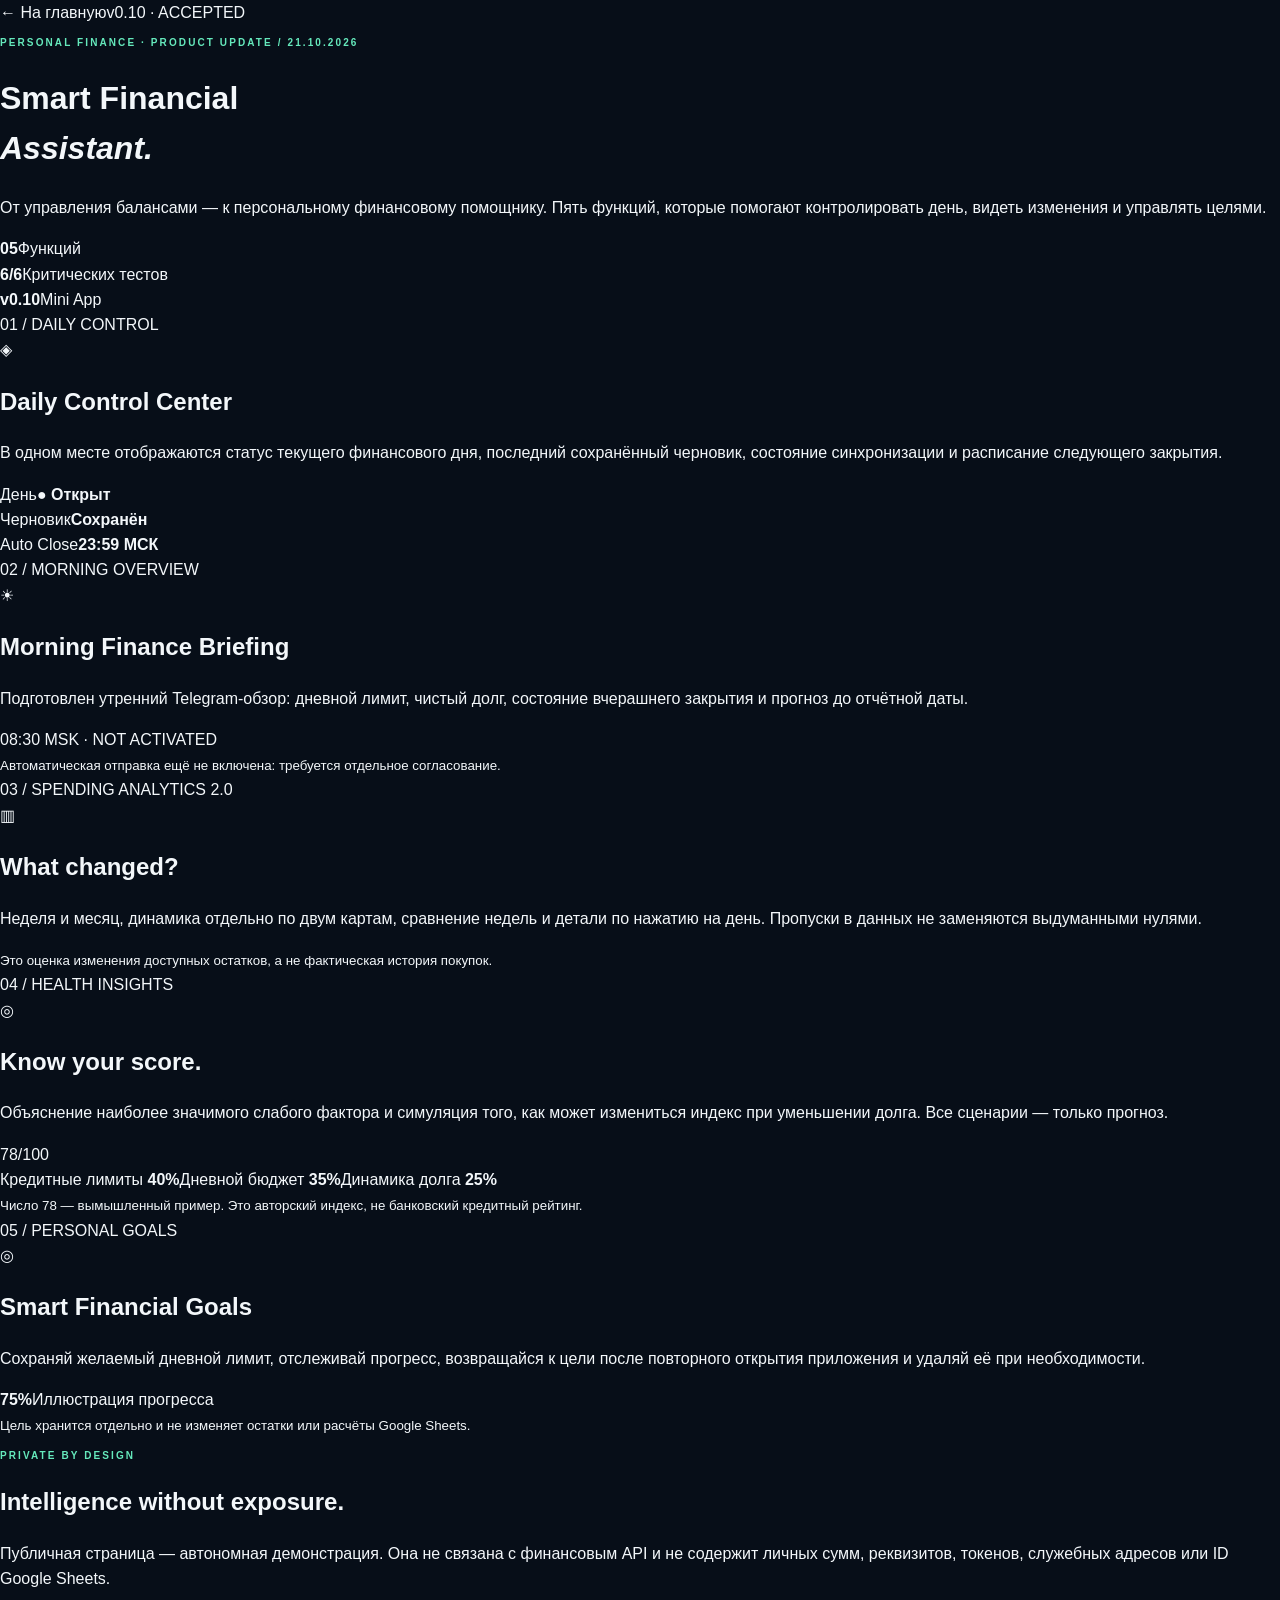
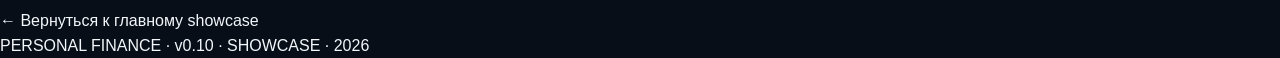
==== v010.html @ ce800e04 "showcase(v0.10): publish polished accepted Smart Financial Assistant release" ====
<!doctype html>
<html lang="ru"><head><meta charset="utf-8"><meta name="viewport" content="width=device-width,initial-scale=1">
<meta name="theme-color" content="#070e18"><meta name="description" content="Personal Finance v0.10 Smart Financial Assistant — обзор пяти новых функций Telegram Mini App">
<title>Personal Finance v0.10 · Smart Financial Assistant</title><link rel="icon" href="assets/favicon.svg" type="image/svg+xml"><link rel="stylesheet" href="styles.css"><link rel="stylesheet" href="release-v010.css"></head><body>
<header class="release-header"><a class="release-back" href="./">← На главную</a><span class="release-pill">v0.10 · ACCEPTED</span></header>
<main class="release-shell"><p class="eyebrow">PERSONAL FINANCE · PRODUCT UPDATE / 21.10.2026</p>
<h1>Smart Financial<br><em>Assistant.</em></h1><p class="release-lead">От управления балансами — к персональному финансовому помощнику. Пять функций, которые помогают контролировать день, видеть изменения и управлять целями.</p>
<div class="release-stats"><div><strong>05</strong><span>Функций</span></div><div><strong>6/6</strong><span>Критических тестов</span></div><div><strong>v0.10</strong><span>Mini App</span></div></div>
<section class="release-grid" aria-label="Возможности версии 0.10">
<article class="release-card"><div class="release-meta">01 / DAILY CONTROL</div><div class="release-icon">◈</div><h2>Daily Control Center</h2><p>В одном месте отображаются статус текущего финансового дня, последний сохранённый черновик, состояние синхронизации и расписание следующего закрытия.</p><div class="release-rows"><div><span>День</span><b>● Открыт</b></div><div><span>Черновик</span><b>Сохранён</b></div><div><span>Auto Close</span><b>23:59 МСК</b></div></div></article>
<article class="release-card"><div class="release-meta">02 / MORNING OVERVIEW</div><div class="release-icon">☀</div><h2>Morning Finance Briefing</h2><p>Подготовлен утренний Telegram-обзор: дневной лимит, чистый долг, состояние вчерашнего закрытия и прогноз до отчётной даты.</p><div class="release-time">08:30 <span>MSK · NOT ACTIVATED</span></div><small>Автоматическая отправка ещё не включена: требуется отдельное согласование.</small></article>
<article class="release-card"><div class="release-meta">03 / SPENDING ANALYTICS 2.0</div><div class="release-icon">▥</div><h2>What changed?</h2><p>Неделя и месяц, динамика отдельно по двум картам, сравнение недель и детали по нажатию на день. Пропуски в данных не заменяются выдуманными нулями.</p><div class="release-bars" aria-label="Иллюстративный график на синтетических данных"><i></i><i></i><i></i><i></i><i></i><i></i><i></i></div><small>Это оценка изменения доступных остатков, а не фактическая история покупок.</small></article>
<article class="release-card"><div class="release-meta">04 / HEALTH INSIGHTS</div><div class="release-icon">◎</div><h2>Know your score.</h2><p>Объяснение наиболее значимого слабого фактора и симуляция того, как может измениться индекс при уменьшении долга. Все сценарии — только прогноз.</p><div class="release-ring-wrap"><div class="release-ring">78<span>/100</span></div><div class="release-mini"><span>Кредитные лимиты <b>40%</b></span><span>Дневной бюджет <b>35%</b></span><span>Динамика долга <b>25%</b></span></div></div><small>Число 78 — вымышленный пример. Это авторский индекс, не банковский кредитный рейтинг.</small></article>
<article class="release-card"><div class="release-meta">05 / PERSONAL GOALS</div><div class="release-icon">◎</div><h2>Smart Financial Goals</h2><p>Сохраняй желаемый дневной лимит, отслеживай прогресс, возвращайся к цели после повторного открытия приложения и удаляй её при необходимости.</p><div class="release-goal"><div><b>75%</b><span>Иллюстрация прогресса</span></div><div class="release-track"><i></i></div></div><small>Цель хранится отдельно и не изменяет остатки или расчёты Google Sheets.</small></article>
</section>
<section class="release-security"><p class="eyebrow">PRIVATE BY DESIGN</p><h2>Intelligence without exposure.</h2><p>Публичная страница — автономная демонстрация. Она не связана с финансовым API и не содержит личных сумм, реквизитов, токенов, служебных адресов или ID Google Sheets.</p></section>
<a class="release-back bottom" href="./">← Вернуться к главному showcase</a>
</main><footer class="release-footer">PERSONAL FINANCE · v0.10 · SHOWCASE · 2026</footer></body></html>
---- styles.css ----
:root{--bg:#070e18;--surface:#101d2b;--line:#294054;--text:#f3f7fa;--muted:#9caec0;--mint:#65e9bc;--gold:#d9c3a0;--cyan:#a8d9ed;--max:1220px}*{box-sizing:border-box}html{scroll-behavior:smooth}body{margin:0;background:var(--bg);color:var(--text);font-family:Inter,-apple-system,BlinkMacSystemFont,"Segoe UI",Roboto,Arial,sans-serif;line-height:1.58;overflow-x:hidden}a{color:inherit;text-decoration:none}button,input{font:inherit}button{cursor:pointer}::selection{background:#5ce4ae;color:#061a17}.wrap{width:min(calc(100% - 64px),var(--max));margin:auto}.ambient{position:absolute;pointer-events:none;filter:blur(85px);z-index:-1}.ambient-one{width:550px;height:550px;top:110px;right:-150px;background:#0c625a4d}.ambient-two{width:300px;height:450px;top:700px;left:-170px;background:#263a7655}.topbar{position:sticky;z-index:50;top:0;background:#080f19eb;backdrop-filter:blur(20px);border-bottom:1px solid #ffffff12}.nav{display:flex;align-items:center;justify-content:space-between;gap:24px;height:86px}.brand{display:flex;align-items:center;gap:11px;font-weight:900;font-size:16px;letter-spacing:-.055em;line-height:1.1;white-space:nowrap}.brandmark{width:42px;height:42px;display:grid;place-items:center;background:linear-gradient(135deg,#b4fbdc,#2db7a3);color:#092120;border-radius:13px;font-size:25px}.brand-thin{font-weight:400;color:#c6ddd8}.brand small{display:block;font-weight:600;letter-spacing:.19em;color:#839ca5;font-size:8px;margin-top:6px}.links{display:flex;gap:29px;font-size:12px;font-weight:650;color:#b3c2d0}.links a:hover,.site-footer a:hover{color:var(--mint)}.navright{display:flex;align-items:center;gap:12px}.release{padding:8px 12px;border:1px solid #37756269;background:#16362d7d;color:#adf2d9;font-size:10px;letter-spacing:.08em;font-weight:750;border-radius:50px;white-space:nowrap}.online{display:inline-block;width:7px;height:7px;border-radius:50%;background:#67ecc0;margin-right:7px;box-shadow:0 0 15px #54f5b2}.menubtn{display:none;color:white;background:#162938;border:1px solid #325062;border-radius:10px;padding:6px 10px}.hero{padding:100px 0 115px;min-height:750px;display:grid;grid-template-columns:1.06fr 1fr;gap:55px;align-items:center}.eyebrow{color:var(--mint);letter-spacing:.21em;font-size:10px;font-weight:850;text-transform:uppercase}.eyebrow .line{display:inline-block;height:1px;background:var(--mint);width:24px;vertical-align:middle;margin-right:9px}.hero h1{font-size:clamp(60px,6.5vw,106px);line-height:.98;letter-spacing:-.085em;margin:28px 0 33px;font-weight:800}.hero h1 em,.security h2 em,.endcap h2 em,.experience-notes h3 em{font-style:normal;color:var(--mint)}.hero-lead{color:#b3c5d1;max-width:530px;font-size:18px;line-height:1.85}.hero-lead strong{color:#f4fbf9;font-weight:600}.hero-actions{display:flex;gap:12px;flex-wrap:wrap;margin:38px 0 53px}.btn{display:inline-flex;align-items:center;justify-content:space-between;gap:24px;border-radius:12px;font-weight:750;font-size:13px;padding:16px 23px;border:1px solid transparent;transition:transform .2s,background .2s}.btn:hover{transform:translateY(-2px)}.btn-main{background:var(--mint);color:#08291f;box-shadow:0 13px 42px #31c49530}.btn-sub{color:#d7e4ec;border-color:#41606d;background:#20314273}.hero-foot{display:flex;gap:33px}.hero-foot div{display:grid;gap:2px}.hero-foot b{color:#d1e9e5;font-size:11px}.hero-foot span{font-size:11px;color:#758b9e}.hero-visual{position:relative;min-height:600px;display:flex;justify-content:center;align-items:center}.orbit{position:absolute;border:1px solid #60deb927;border-radius:50%;width:500px;height:500px}.orbit-b{width:395px;height:395px;border-color:#71d9ca2d}.device{z-index:2;width:302px;background:#030b12;border:7px solid #273949;border-radius:40px;box-shadow:0 40px 100px #0009,0 0 60px #39dcaa13;padding:14px 9px 9px;transform:rotate(7deg)}.device-notch{width:87px;height:14px;margin:-12px auto 8px;background:#243541;border-radius:0 0 14px 14px}.phone-inner{background:linear-gradient(180deg,#0f2131,#081723);border-radius:23px;padding:18px 13px 19px;min-height:495px;overflow:hidden}.mini-top{display:flex;align-items:center;gap:6px;font-size:12px;font-weight:850}.mini-gem{display:grid;place-items:center;width:26px;height:26px;border-radius:8px;background:#8bf4d7;color:#0b2823;font-size:18px}.mini-top small{display:block;color:#8ba1aa;letter-spacing:.1em;font-size:6px}.mini-top i{margin-left:auto;color:#83ddbe;font-style:normal;font-size:6px}.mini-hero{margin:24px 0 18px;border-radius:17px;background:linear-gradient(120deg,#135960,#246b4c);padding:20px 15px}.mini-hero>span{font-size:8px;letter-spacing:.1em;color:#b7e9df}.mini-hero strong{font-size:32px;letter-spacing:-1px;display:block;margin:9px 0}.mini-hero div{font-size:8px;color:#b4dad6;display:flex;justify-content:space-between}.mini-hero div span{color:#80ffcb}.mini-smalltitle{font-size:8px;font-weight:850;letter-spacing:.08em;display:flex;justify-content:space-between;margin:17px 0 10px}.mini-smalltitle span{color:#7299a8}.mini-tiles{display:grid;grid-template-columns:1fr 1fr;gap:8px}.mini-tiles>div{background:#172e3f;border:1px solid #26495a;border-radius:12px;padding:12px}.mini-tiles small{color:#abc4cd;font-size:7px}.mini-tiles b{font-size:13px;display:block;margin-top:8px}.mini-bank{display:flex;align-items:center;gap:7px;padding:10px 4px;border-bottom:1px solid #244052}.bankmark{width:26px;height:26px;flex:none;display:grid;place-items:center;border-radius:8px;font-weight:900}.tmark{background:#fae136;color:#1f2021}.omark{background:#ff7055;color:#fff}.mini-bank>div{display:grid;gap:1px}.mini-bank b{font-size:9px}.mini-bank small{font-size:7px;color:#8fabb6}.mini-bank>strong{margin-left:auto;font-size:10px}.mini-bottom{display:flex;justify-content:space-around;margin-top:17px;border-top:1px solid #294c57;padding-top:11px}.mini-bottom>span{font-size:15px;text-align:center;color:#83d8b2}.mini-bottom small{display:block;font-size:7px;color:#9eb5bf}.glass-floating{z-index:3;position:absolute;padding:17px 19px;border:1px solid #53786c85;background:#11262fcc;backdrop-filter:blur(16px);border-radius:14px;box-shadow:0 20px 45px #0006}.glass-floating .micro{display:block;color:#92b8bb;font-size:8px;letter-spacing:.15em;font-weight:850}.glass-floating strong{font-size:13px;display:block;margin:9px 0}.glass-floating .spark{font-size:9px;color:#72f1c4}.glass-floating .light{color:#6f958d}.glass-left{left:-8px;top:133px}.glass-right{right:-12px;bottom:125px}.visual-disclaimer{position:absolute;bottom:5px;right:0;color:#607b89;letter-spacing:.14em;font-weight:750;font-size:9px}.visual-disclaimer span{color:var(--mint)}.trustbar{border-top:1px solid #2d465144;border-bottom:1px solid #2d465144;background:#0e1924}.trustbar-inner{display:flex;justify-content:space-between;gap:20px;flex-wrap:wrap;padding:25px 0;font-size:10px;font-weight:750;letter-spacing:.14em;color:#97b2b5}.trustbar i{color:#63dcb3;font-style:normal;margin-right:9px}.section{padding:112px 0;scroll-margin-top:82px}.section-head{display:flex;align-items:end;justify-content:space-between;gap:50px;margin-bottom:46px}.section-head h2,.security h2,.endcap h2{font-size:clamp(36px,4.8vw,64px);letter-spacing:-.06em;line-height:1.12;margin:14px 0 0}.dim{color:#7d94a3}.section-head>p{color:#93aabb;max-width:430px;font-size:15px;margin:0 0 8px;line-height:1.8}.experience-grid{display:grid;grid-template-columns:minmax(0,1.15fr) minmax(280px,.75fr);gap:58px;align-items:center}.preview-panel{background:#101e2b;border:1px solid #365164;border-radius:22px;overflow:hidden;box-shadow:0 30px 90px #0004}.preview-top{display:flex;align-items:center;justify-content:space-between;gap:10px;border-bottom:1px solid #2e4854;padding:17px 21px;font-size:9px;letter-spacing:.13em;font-weight:800;color:#8fabbb}.dots{display:flex;gap:5px}.dots i{width:7px;height:7px;background:#617b88;border-radius:50%}.dots i:first-child{background:#59e4ad}.dummy{color:#71e1bc}.preview-switch{display:flex;gap:6px;padding:12px 17px;border-bottom:1px solid #2e4854}.preview-switch button{border:0;background:transparent;border-radius:9px;color:#96b0bf;font-size:12px;font-weight:700;padding:10px 15px}.preview-switch button.selected{background:#245d4b;color:#a7f5d4}.demo-body{padding:25px;min-height:380px}.preview-footer{display:flex;justify-content:space-between;gap:9px;padding:14px 22px;color:#688d9b;border-top:1px solid #2e4854;font-size:9px;font-weight:800;letter-spacing:.09em}.preview-footer span:first-child{color:#58d8a7}.demo-title{font-size:12px;letter-spacing:.13em;font-weight:850;color:#a1c7c6;margin-bottom:14px}.demo-hero{padding:22px;background:linear-gradient(115deg,#16515b,#286e4f);border:1px solid #54c8aa66;border-radius:15px}.demo-hero small{font-size:10px;letter-spacing:.14em;color:#a2ded0}.demo-hero strong{font-size:36px;display:block;letter-spacing:-1.5px;margin:9px 0}.demo-hero span{font-size:11px;color:#beece0}.demo-pair{display:grid;grid-template-columns:1fr 1fr;gap:10px;margin-top:12px}.demo-stat{padding:15px;background:#192f40;border:1px solid #3a5364;border-radius:13px}.demo-stat small{color:#a4c1cc;font-size:10px}.demo-stat b{display:block;margin:7px 0 0;font-size:18px}.demo-card{border:1px solid #3d5666;background:#172b3b;border-radius:13px;padding:14px;margin-bottom:10px;display:flex;gap:10px;align-items:center}.demo-card>div{display:grid;gap:3px}.demo-card strong{font-size:12px}.demo-card small{color:#95b3c2;font-size:10px}.demo-card>em{margin-left:auto;font-size:14px;font-weight:800;font-style:normal}.demo-note{font-size:11px;color:#8baebd;margin-top:16px;line-height:1.6}.demo-chiprow{display:flex;gap:7px;flex-wrap:wrap;margin:14px 0}.demo-chip{background:#1b3945;border:1px solid #406878;border-radius:9px;padding:9px 10px;font-size:11px;color:#caeee3}.demo-chip.active{background:#28664f;color:#dcfff0}.demo-chart{width:100%;height:138px;background:#132839;border-radius:13px;border:1px solid #345364}.note-line{display:flex;gap:21px;padding:20px 0;border-bottom:1px solid #ffffff1b}.note-line>b{color:#5bd6b2;font-size:12px}.note-line strong{font-size:14px}.note-line p{font-size:13px;color:#94aabb;margin:7px 0 0;line-height:1.7}.experience-notes h3{font-size:30px;line-height:1.27;letter-spacing:-.045em;margin:17px 0 26px}.features-section{background:linear-gradient(180deg,#0b1824,#08131e)}.features{display:grid;grid-template-columns:repeat(4,minmax(0,1fr));gap:13px}.feature{position:relative;background:linear-gradient(155deg,#132839,#10202d);border:1px solid #2b4454;border-radius:18px;padding:25px;min-height:266px;overflow:hidden}.feature.featured{grid-column:span 2;min-height:290px;background:linear-gradient(115deg,#123d3e,#122639)}.feature-icon{height:44px;width:44px;border:1px solid #5fd6b355;background:#5cd9ad16;border-radius:13px;display:grid;place-items:center;color:#8ef3cf;font-size:22px}.feature-no{position:absolute;top:28px;right:23px;color:#668d99;font-size:9px;font-weight:850;letter-spacing:.14em}.feature h3{font-size:21px;letter-spacing:-.04em;margin:23px 0 9px}.feature p{color:#a3b9c7;font-size:13px;line-height:1.8;margin:0}.feature-visual{display:flex;justify-content:space-between;align-items:end;margin-top:29px}.feature-visual small{font-size:9px;color:#97bdba}.feature-visual strong{display:block;font-size:25px;color:#84ffca}.feature-visual svg{width:47%}.pillrow{display:flex;flex-wrap:wrap;gap:6px;margin-top:18px}.pillrow span{font-size:10px;border:1px solid #477465;border-radius:8px;background:#22504675;padding:5px 9px;color:#b6e9d4}.fakebar{height:7px;border-radius:9px;background:#2b4455;margin-top:19px;overflow:hidden}.fakebar span{display:block;background:#65e9bc;width:42%;height:100%}.fakebar.line2{margin-top:10px}.fakebar.line2 span{width:75%;background:#8bb6dd}.arch-shell{border:1px solid #345467;background:#101e2b;border-radius:22px;padding:32px;box-shadow:0 25px 60px #0003}.arch-title{display:flex;justify-content:space-between;gap:10px;padding-bottom:22px;color:#8aabba;font-size:10px;font-weight:850;letter-spacing:.14em}.arch-grid{display:grid;grid-template-columns:minmax(0,1fr) 40px minmax(0,1fr) 40px minmax(0,1fr);align-items:center;gap:15px}.arch-node{border:1px solid #395468;background:#162e40;border-radius:17px;text-align:center;padding:25px 10px;min-height:175px}.arch-green{background:#123d38;border-color:#4a947d}.arch-symbol{color:#93eecb;font-size:30px}.arch-node>span{display:block;color:#7d9eaf;font-size:9px;letter-spacing:.12em;font-weight:850;margin:7px}.arch-node h3{font-size:21px;margin:7px 0}.arch-node p{font-size:11px;color:#adc7d0;margin:0}.arch-arrow,.arch-down{color:#65e7b6;font-size:25px;text-align:center}.arch-down{padding:18px}.arch-store{display:grid;grid-template-columns:1fr 1fr;gap:15px;max-width:760px;margin:auto}.arch-store>div{background:#172f40;border:1px solid #3a5c6a;border-radius:15px;padding:23px;display:flex;gap:13px;align-items:center}.database-icon{color:#8df0c7;font-size:27px}.arch-store b,.arch-store small{display:block}.arch-store small{font-size:11px;color:#97b4c1;margin-top:5px}.arch-caption{margin:25px 0 0;text-align:center;font-size:11px;color:#7b9baa}.security{background:#0c1e2b;border-top:1px solid #213e49;border-bottom:1px solid #213e49}.security-layout{display:grid;grid-template-columns:1fr 1fr;gap:70px;align-items:center}.security-layout>div>p:not(.eyebrow){font-size:16px;color:#a4bbc7;line-height:1.9;max-width:440px}.security-cards{display:grid;grid-template-columns:1fr 1fr;gap:12px}.security-cards article{background:#102839;border:1px solid #355361;border-radius:14px;padding:20px}.security-cards article span{color:#74e5bc;font-size:11px}.security-cards article b{display:block;margin-top:12px;font-size:14px}.security-cards article p{margin:8px 0 0;font-size:12px;color:#92b1bb}.gallery-grid{display:grid;grid-template-columns:repeat(3,1fr);gap:18px}.gallery-slot{border-radius:18px;overflow:hidden;border:1px solid #315064;background:#112234}.slot-visual{height:315px;background:radial-gradient(ellipse at 80% 10%,#2e806745,transparent 60%),repeating-linear-gradient(0deg,transparent 0 31px,#69caae07 32px),#0f2231;display:grid;place-items:center;position:relative}.slot-visual>span{position:absolute;top:16px;left:18px;font-size:10px;color:#5faeac;letter-spacing:.2em}.slot-outline{width:125px;height:214px;border:2px solid #547f8455;border-radius:21px;padding:22px 12px;display:grid;align-content:start;gap:12px;transform:rotate(-7deg)}.slot-outline div{background:#386c7066;height:21px;border-radius:7px}.slot-outline div:first-child{height:50px;background:#367c7166}.slot-visual>i{position:absolute;bottom:20px;font-size:9px;letter-spacing:.18em;color:#70adad;font-style:normal}.slot-footer{padding:19px;display:flex;justify-content:space-between;gap:15px;align-items:center}.slot-footer b{font-size:13px}.slot-footer span{font-size:11px;color:#91adba}.roadmap-strip{display:grid;grid-template-columns:repeat(4,1fr);gap:11px}.roadmap-item{border-top:2px solid #44746a;padding:21px 17px;background:#102232}.roadmap-item>span{font-size:11px;color:#80d7b5}.roadmap-item b{display:block;letter-spacing:.1em;font-size:10px;margin:14px 0}.roadmap-item p{font-size:12px;color:#9db4c2;min-height:38px}.roadmap-item small{font-size:9px;color:#6ee2b0;letter-spacing:.12em;font-weight:750}.roadmap-item.upcoming{border-top-color:#5b6d86}.roadmap-item.upcoming small{color:#c3b58d}.endcap{background:radial-gradient(ellipse at 50% 100%,#184d49,#0b1b29 65%);text-align:center;padding:115px 0}.endcap h2{font-size:clamp(55px,8vw,100px)}.endcap p{color:#9db9c3;margin:22px auto 34px}.site-footer{border-top:1px solid #ffffff1a;padding:30px 0}.foot{display:flex;align-items:center;justify-content:space-between;gap:20px}.foot>span,.foot>a:last-child{font-size:10px;letter-spacing:.12em;color:#819da8}.foot .brand{font-size:13px}.foot .brandmark{width:32px;height:32px;font-size:19px}.foot .brand small{font-size:6px}
@media(max-width:1100px){.hero{gap:15px}.glass-left{left:-32px}.glass-right{right:-20px}.features{grid-template-columns:repeat(2,minmax(0,1fr))}.experience-grid{gap:30px}.hero h1{font-size:72px}.hero-visual{min-height:570px}}
@media(max-width:800px){.wrap{width:min(calc(100% - 36px),var(--max))}.nav{height:72px}.links{display:none;position:absolute;top:72px;left:0;right:0;background:#0b1825;border-bottom:1px solid #345464;padding:20px;flex-direction:column;text-align:center}.links.open{display:flex}.menubtn{display:block}.hero{padding:64px 0 70px;grid-template-columns:1fr;text-align:center}.hero-lead{margin:auto}.hero-actions,.hero-foot{justify-content:center}.hero-visual{min-height:580px}.glass-left{left:2%}.glass-right{right:1%}.section{padding:79px 0}.section-head{display:block}.section-head>p{margin-top:20px}.experience-grid,.security-layout{grid-template-columns:1fr}.experience-notes{max-width:650px}.arch-grid{gap:6px}.arch-node{padding:18px 7px}.gallery-grid{gap:9px}.slot-visual{height:255px}.slot-footer{display:grid}.roadmap-strip{grid-template-columns:repeat(2,1fr)}}
@media(max-width:540px){.release{font-size:9px;padding:6px}.brand{font-size:13px}.brand small{font-size:6px}.brandmark{width:37px;height:37px}.hero h1{font-size:clamp(52px,14vw,78px)}.hero-lead{font-size:15px}.hero-foot{gap:17px}.hero-foot span{font-size:9px}.hero-visual{min-height:540px}.device{width:275px}.orbit{width:325px;height:325px}.orbit-b{width:250px;height:250px}.glass-floating{padding:11px}.glass-floating strong{font-size:10px}.glass-left{left:-5px;top:70px}.glass-right{right:-6px;bottom:90px}.visual-disclaimer{bottom:0;font-size:8px}.trustbar-inner{justify-content:center}.features,.gallery-grid{grid-template-columns:1fr}.feature.featured{grid-column:auto}.section-head h2,.security h2{font-size:42px}.demo-body{padding:14px;min-height:360px}.preview-switch{padding:9px 6px;gap:0;justify-content:space-between}.preview-switch button{padding:9px 8px;font-size:11px}.preview-top{padding:12px;font-size:8px}.preview-top .dummy{display:none}.demo-hero strong{font-size:30px}.demo-stat b{font-size:15px}.arch-shell{padding:15px}.arch-title{font-size:8px}.arch-grid{grid-template-columns:1fr;gap:6px}.arch-node{min-height:unset;padding:16px}.arch-arrow{transform:rotate(90deg);font-size:22px}.arch-store{grid-template-columns:1fr}.security-cards{gap:8px}.security-cards article{padding:14px}.security-cards article b{font-size:12px}.roadmap-strip{gap:6px}.roadmap-item{padding:14px 10px}.roadmap-item p{font-size:11px}.foot{flex-wrap:wrap;justify-content:center;text-align:center}.gallery-slot{max-width:430px;width:100%;margin:auto}.slot-visual{height:290px}}
@media(prefers-reduced-motion:reduce){html{scroll-behavior:auto}*,*:before,*:after{animation:none!important;transition:none!important}}
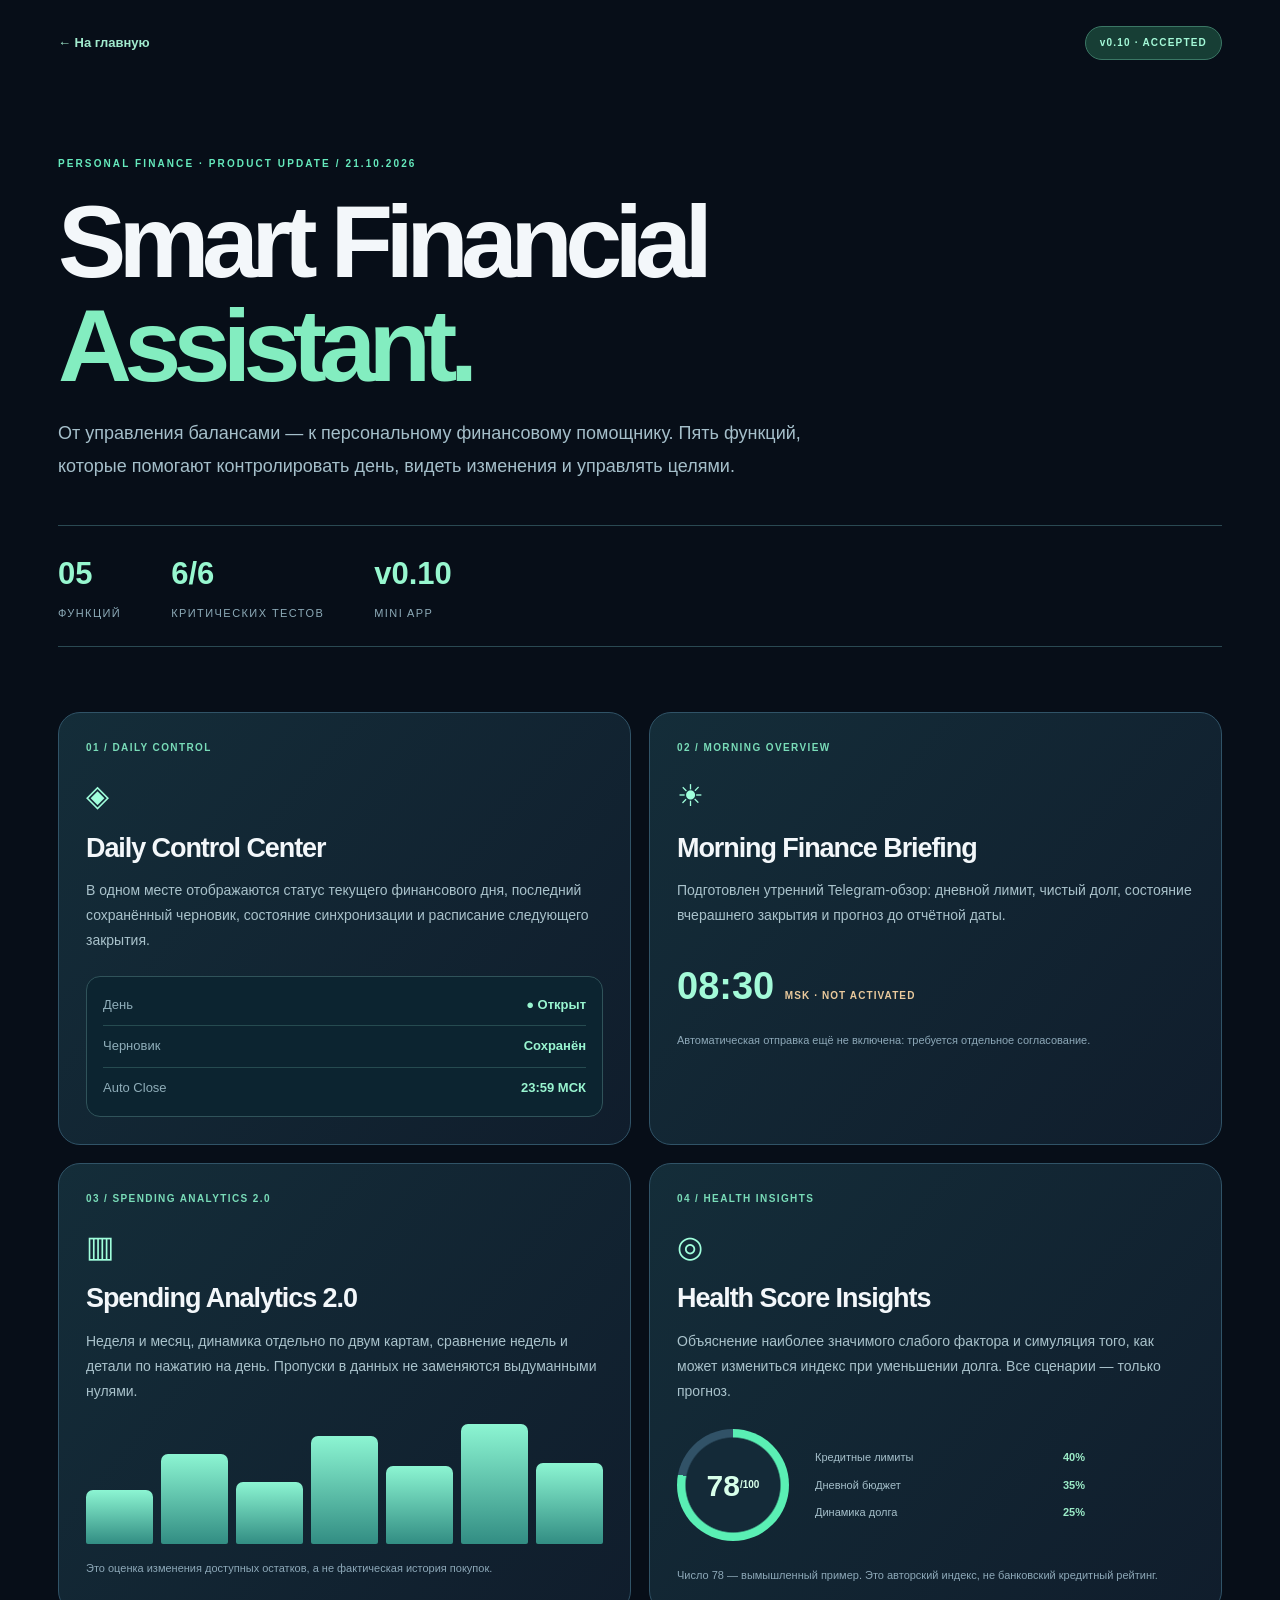
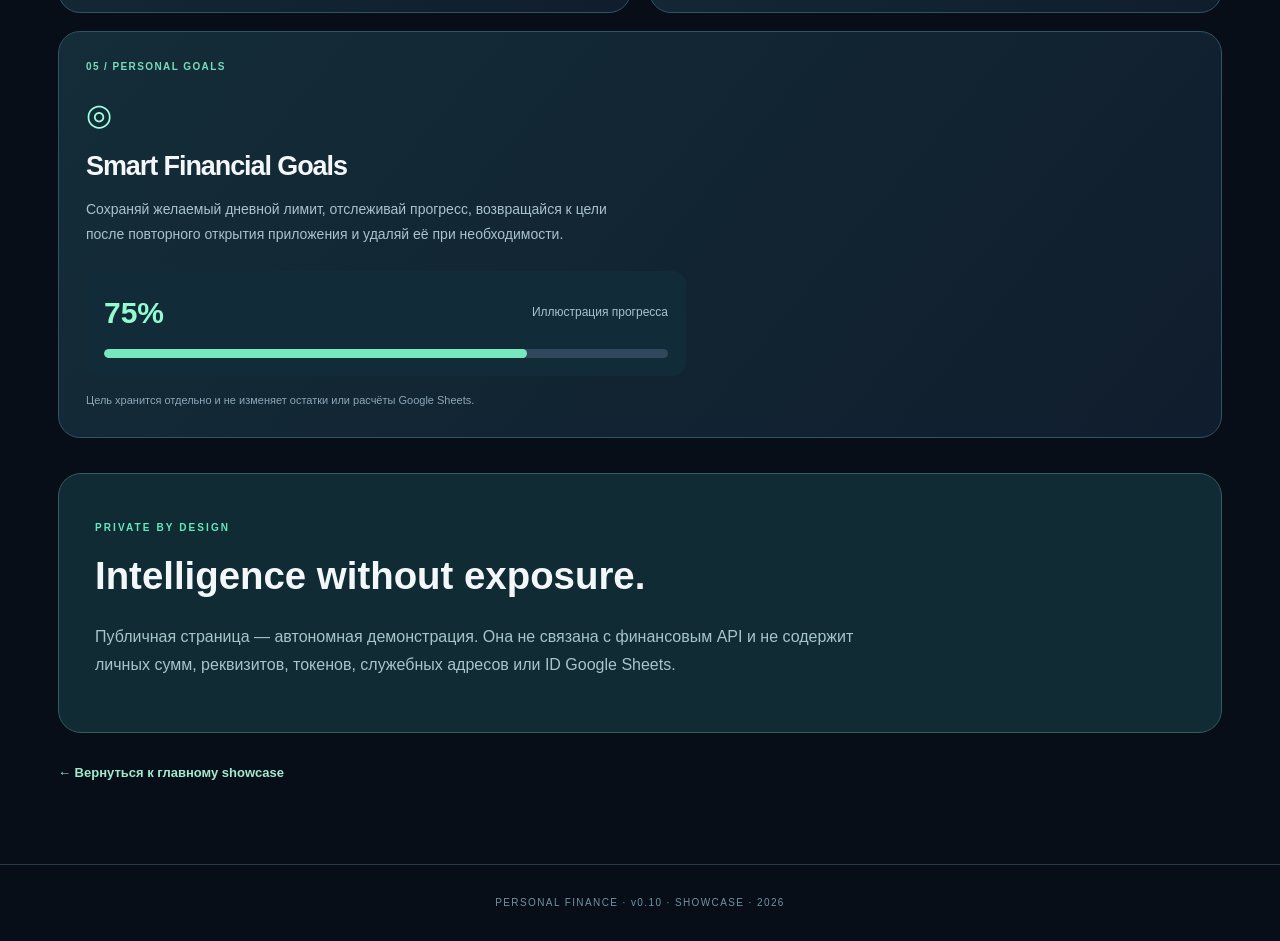
==== commit ed09e037: "showcase(v0.10): use recognizable feature titles" ====
--- a/v010.html
+++ b/v010.html
@@ -9,8 +9,8 @@
 <section class="release-grid" aria-label="Возможности версии 0.10">
 <article class="release-card"><div class="release-meta">01 / DAILY CONTROL</div><div class="release-icon">◈</div><h2>Daily Control Center</h2><p>В одном месте отображаются статус текущего финансового дня, последний сохранённый черновик, состояние синхронизации и расписание следующего закрытия.</p><div class="release-rows"><div><span>День</span><b>● Открыт</b></div><div><span>Черновик</span><b>Сохранён</b></div><div><span>Auto Close</span><b>23:59 МСК</b></div></div></article>
 <article class="release-card"><div class="release-meta">02 / MORNING OVERVIEW</div><div class="release-icon">☀</div><h2>Morning Finance Briefing</h2><p>Подготовлен утренний Telegram-обзор: дневной лимит, чистый долг, состояние вчерашнего закрытия и прогноз до отчётной даты.</p><div class="release-time">08:30 <span>MSK · NOT ACTIVATED</span></div><small>Автоматическая отправка ещё не включена: требуется отдельное согласование.</small></article>
-<article class="release-card"><div class="release-meta">03 / SPENDING ANALYTICS 2.0</div><div class="release-icon">▥</div><h2>What changed?</h2><p>Неделя и месяц, динамика отдельно по двум картам, сравнение недель и детали по нажатию на день. Пропуски в данных не заменяются выдуманными нулями.</p><div class="release-bars" aria-label="Иллюстративный график на синтетических данных"><i></i><i></i><i></i><i></i><i></i><i></i><i></i></div><small>Это оценка изменения доступных остатков, а не фактическая история покупок.</small></article>
-<article class="release-card"><div class="release-meta">04 / HEALTH INSIGHTS</div><div class="release-icon">◎</div><h2>Know your score.</h2><p>Объяснение наиболее значимого слабого фактора и симуляция того, как может измениться индекс при уменьшении долга. Все сценарии — только прогноз.</p><div class="release-ring-wrap"><div class="release-ring">78<span>/100</span></div><div class="release-mini"><span>Кредитные лимиты <b>40%</b></span><span>Дневной бюджет <b>35%</b></span><span>Динамика долга <b>25%</b></span></div></div><small>Число 78 — вымышленный пример. Это авторский индекс, не банковский кредитный рейтинг.</small></article>
+<article class="release-card"><div class="release-meta">03 / SPENDING ANALYTICS 2.0</div><div class="release-icon">▥</div><h2>Spending Analytics 2.0</h2><p>Неделя и месяц, динамика отдельно по двум картам, сравнение недель и детали по нажатию на день. Пропуски в данных не заменяются выдуманными нулями.</p><div class="release-bars" aria-label="Иллюстративный график на синтетических данных"><i></i><i></i><i></i><i></i><i></i><i></i><i></i></div><small>Это оценка изменения доступных остатков, а не фактическая история покупок.</small></article>
+<article class="release-card"><div class="release-meta">04 / HEALTH INSIGHTS</div><div class="release-icon">◎</div><h2>Health Score Insights</h2><p>Объяснение наиболее значимого слабого фактора и симуляция того, как может измениться индекс при уменьшении долга. Все сценарии — только прогноз.</p><div class="release-ring-wrap"><div class="release-ring">78<span>/100</span></div><div class="release-mini"><span>Кредитные лимиты <b>40%</b></span><span>Дневной бюджет <b>35%</b></span><span>Динамика долга <b>25%</b></span></div></div><small>Число 78 — вымышленный пример. Это авторский индекс, не банковский кредитный рейтинг.</small></article>
 <article class="release-card"><div class="release-meta">05 / PERSONAL GOALS</div><div class="release-icon">◎</div><h2>Smart Financial Goals</h2><p>Сохраняй желаемый дневной лимит, отслеживай прогресс, возвращайся к цели после повторного открытия приложения и удаляй её при необходимости.</p><div class="release-goal"><div><b>75%</b><span>Иллюстрация прогресса</span></div><div class="release-track"><i></i></div></div><small>Цель хранится отдельно и не изменяет остатки или расчёты Google Sheets.</small></article>
 </section>
 <section class="release-security"><p class="eyebrow">PRIVATE BY DESIGN</p><h2>Intelligence without exposure.</h2><p>Публичная страница — автономная демонстрация. Она не связана с финансовым API и не содержит личных сумм, реквизитов, токенов, служебных адресов или ID Google Sheets.</p></section>
--- a/release-v010.css
+++ b/release-v010.css
@@ -0,0 +1,13 @@
+/* Personal Finance v0.10 release page, no external dependencies */
+.release-header{max-width:1220px;margin:auto;padding:26px 28px;display:flex;justify-content:space-between;align-items:center;gap:16px}
+.release-back{color:#a1eacd;text-decoration:none;font-size:13px;font-weight:750}.release-pill{border:1px solid #3b7765;background:#173e35;color:#a4f9d8;border-radius:100px;padding:8px 14px;font-size:10px;letter-spacing:.12em;font-weight:800}
+.release-shell{max-width:1220px;margin:auto;padding:60px 28px 80px}.release-shell h1{font-size:clamp(52px,8vw,112px);line-height:1.02;letter-spacing:-.075em;margin:18px 0}.release-shell h1 em{color:#83edc0;font-style:normal}.release-lead{max-width:750px;color:#a5bfca;font-size:18px;line-height:1.85}
+.release-stats{display:flex;gap:50px;border-block:1px solid #2a4952;margin:42px 0 65px;padding:24px 0}.release-stats div{display:grid;gap:6px}.release-stats strong{font-size:31px;color:#97f7cf}.release-stats span{font-size:11px;color:#8dabb8;text-transform:uppercase;letter-spacing:.13em}
+.release-grid{display:grid;grid-template-columns:repeat(2,minmax(0,1fr));gap:18px}.release-card{min-width:0;background:linear-gradient(130deg,#142d39,#101d2c);border:1px solid #305367;padding:27px;border-radius:22px;min-height:355px;overflow:hidden}.release-card:last-child{grid-column:span 2;min-height:290px}.release-meta{font-size:10px;letter-spacing:.14em;color:#79dcb8;font-weight:800}.release-icon{margin-top:16px;font-size:30px;color:#a0ffdc}.release-card h2{font-size:27px;line-height:1.2;letter-spacing:-.04em;margin:12px 0}.release-card p{color:#a9c2cb;font-size:14px;line-height:1.8;max-width:550px}.release-card small{display:block;font-size:11px;color:#8da8b8;line-height:1.7;margin-top:15px}
+.release-rows{margin-top:22px;background:#0c2430;border:1px solid #30535a;border-radius:14px;padding:8px 16px}.release-rows>div{display:flex;justify-content:space-between;gap:10px;padding:10px 0;border-bottom:1px solid #264b50;font-size:13px}.release-rows>div:last-child{border:0}.release-rows span{color:#8fadb9}.release-rows b{color:#99f5d0}
+.release-time{font-size:38px;font-weight:850;color:#a3fad8;margin-top:28px}.release-time span{font-size:10px;color:#e9c99c;letter-spacing:.11em}
+.release-bars{height:120px;margin-top:20px;display:flex;align-items:end;gap:8px}.release-bars i{flex:1;height:45%;border-radius:7px 7px 2px 2px;background:linear-gradient(#8cf5d2,#328d83)}.release-bars i:nth-child(2){height:75%}.release-bars i:nth-child(3){height:52%}.release-bars i:nth-child(4){height:90%}.release-bars i:nth-child(5){height:65%}.release-bars i:nth-child(6){height:100%}.release-bars i:nth-child(7){height:68%}
+.release-ring-wrap{display:flex;gap:26px;align-items:center;margin:25px 0}.release-ring{height:112px;width:112px;flex:none;border-radius:50%;background:radial-gradient(circle at center,#142a38 59%,transparent 61%),conic-gradient(#5aefb4 78%,#315267 0);display:flex;align-items:center;justify-content:center;color:#d8ffea;font-size:30px;font-weight:850}.release-ring span{font-size:10px}.release-mini{display:grid;gap:10px;width:100%;max-width:270px}.release-mini span{display:flex;justify-content:space-between;gap:10px;font-size:11px;color:#a5bfca}.release-mini b{color:#9cecc8}
+.release-goal{margin-top:24px;max-width:600px;background:#122b39;border-radius:14px;padding:18px}.release-goal>div:first-child{display:flex;justify-content:space-between;align-items:center;gap:8px}.release-goal b{font-size:30px;color:#94fad0}.release-goal span{font-size:12px;color:#a6c3cd}.release-track{height:9px;background:#30475c;border-radius:100px;margin-top:13px;overflow:hidden}.release-track i{display:block;height:100%;width:75%;background:#77e7be;border-radius:100px}
+.release-security{background:#102b34;border:1px solid #345d5d;border-radius:23px;margin-top:35px;padding:36px}.release-security h2{font-size:clamp(26px,3vw,42px);margin:8px 0}.release-security p:last-child{max-width:800px;color:#a6c5c9;line-height:1.8}.release-back.bottom{display:inline-block;margin-top:30px}.release-footer{border-top:1px solid #223c4a;padding:30px;text-align:center;font-size:10px;color:#7392a3;letter-spacing:.14em}
+@media(max-width:700px){.release-shell{padding:38px 18px 60px}.release-grid{grid-template-columns:1fr}.release-card:last-child{grid-column:auto}.release-stats{gap:18px;justify-content:space-between}.release-stats strong{font-size:24px}.release-stats span{font-size:9px}.release-card{padding:20px;min-height:0}.release-ring-wrap{flex-wrap:wrap}}
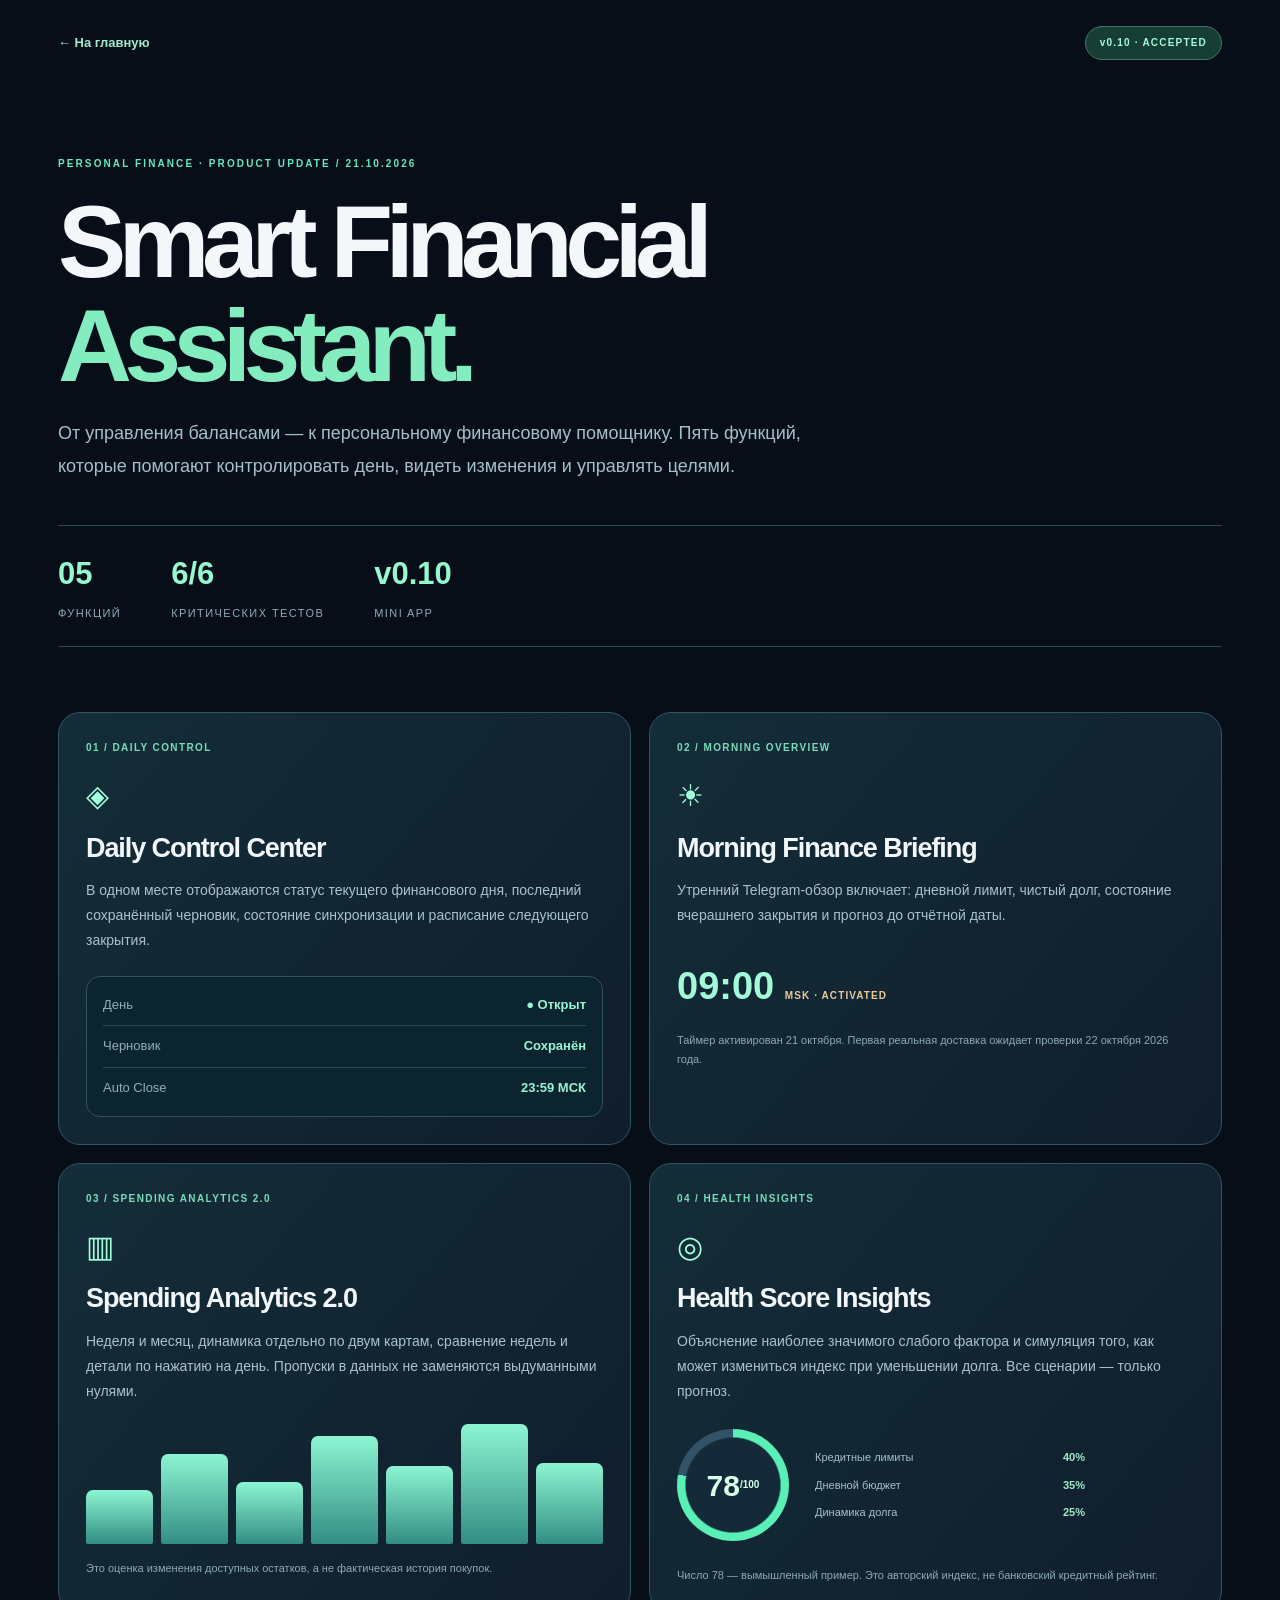
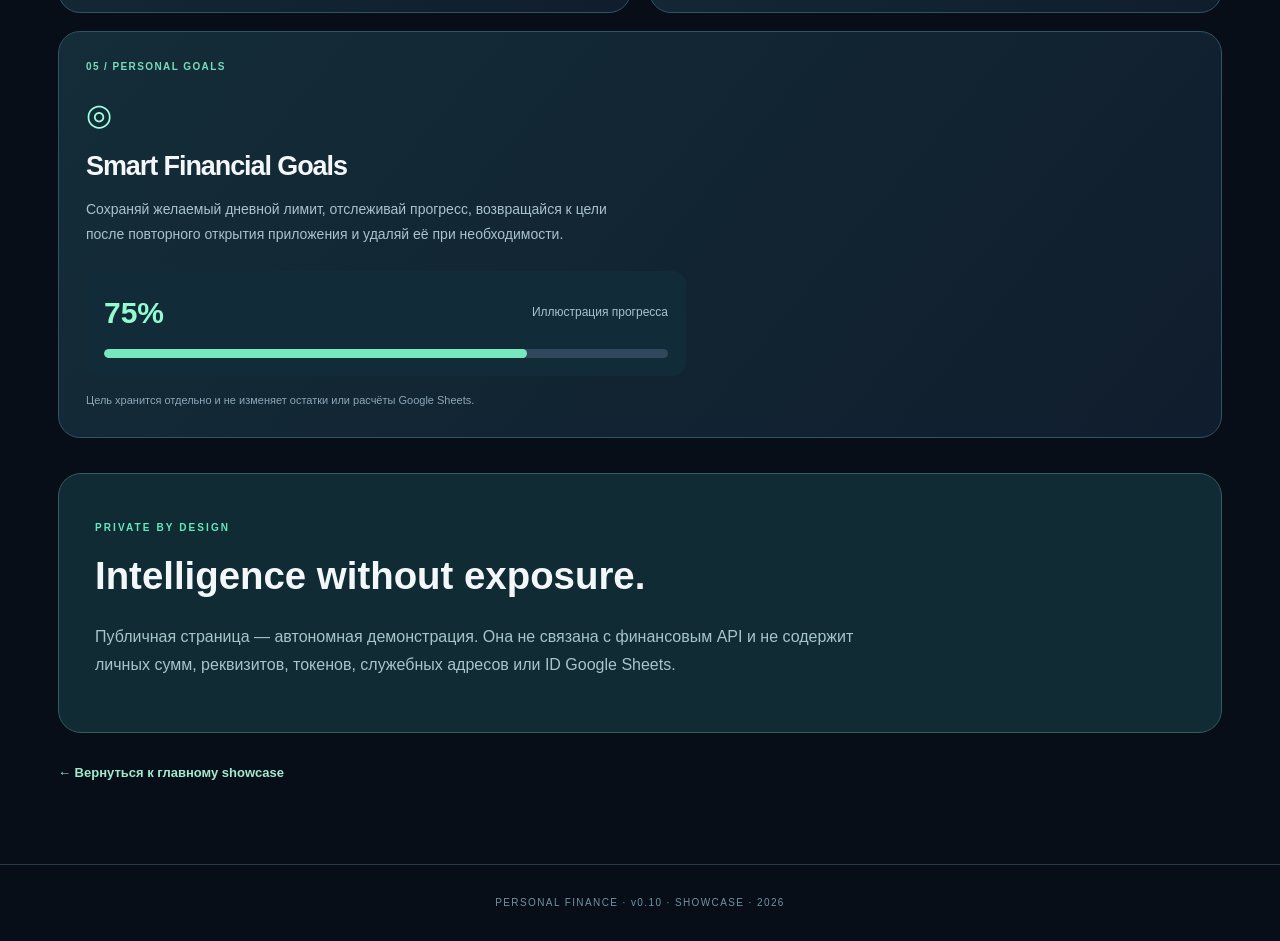
==== commit 6e20daa9: "docs(showcase): correct historical v0.10 morning schedule and activation" ====
--- a/v010.html
+++ b/v010.html
@@ -8,7 +8,7 @@
 <div class="release-stats"><div><strong>05</strong><span>Функций</span></div><div><strong>6/6</strong><span>Критических тестов</span></div><div><strong>v0.10</strong><span>Mini App</span></div></div>
 <section class="release-grid" aria-label="Возможности версии 0.10">
 <article class="release-card"><div class="release-meta">01 / DAILY CONTROL</div><div class="release-icon">◈</div><h2>Daily Control Center</h2><p>В одном месте отображаются статус текущего финансового дня, последний сохранённый черновик, состояние синхронизации и расписание следующего закрытия.</p><div class="release-rows"><div><span>День</span><b>● Открыт</b></div><div><span>Черновик</span><b>Сохранён</b></div><div><span>Auto Close</span><b>23:59 МСК</b></div></div></article>
-<article class="release-card"><div class="release-meta">02 / MORNING OVERVIEW</div><div class="release-icon">☀</div><h2>Morning Finance Briefing</h2><p>Подготовлен утренний Telegram-обзор: дневной лимит, чистый долг, состояние вчерашнего закрытия и прогноз до отчётной даты.</p><div class="release-time">08:30 <span>MSK · NOT ACTIVATED</span></div><small>Автоматическая отправка ещё не включена: требуется отдельное согласование.</small></article>
+<article class="release-card"><div class="release-meta">02 / MORNING OVERVIEW</div><div class="release-icon">☀</div><h2>Morning Finance Briefing</h2><p>Утренний Telegram-обзор включает: дневной лимит, чистый долг, состояние вчерашнего закрытия и прогноз до отчётной даты.</p><div class="release-time">09:00 <span>MSK · ACTIVATED</span></div><small>Таймер активирован 21 октября. Первая реальная доставка ожидает проверки 22 октября 2026 года.</small></article>
 <article class="release-card"><div class="release-meta">03 / SPENDING ANALYTICS 2.0</div><div class="release-icon">▥</div><h2>Spending Analytics 2.0</h2><p>Неделя и месяц, динамика отдельно по двум картам, сравнение недель и детали по нажатию на день. Пропуски в данных не заменяются выдуманными нулями.</p><div class="release-bars" aria-label="Иллюстративный график на синтетических данных"><i></i><i></i><i></i><i></i><i></i><i></i><i></i></div><small>Это оценка изменения доступных остатков, а не фактическая история покупок.</small></article>
 <article class="release-card"><div class="release-meta">04 / HEALTH INSIGHTS</div><div class="release-icon">◎</div><h2>Health Score Insights</h2><p>Объяснение наиболее значимого слабого фактора и симуляция того, как может измениться индекс при уменьшении долга. Все сценарии — только прогноз.</p><div class="release-ring-wrap"><div class="release-ring">78<span>/100</span></div><div class="release-mini"><span>Кредитные лимиты <b>40%</b></span><span>Дневной бюджет <b>35%</b></span><span>Динамика долга <b>25%</b></span></div></div><small>Число 78 — вымышленный пример. Это авторский индекс, не банковский кредитный рейтинг.</small></article>
 <article class="release-card"><div class="release-meta">05 / PERSONAL GOALS</div><div class="release-icon">◎</div><h2>Smart Financial Goals</h2><p>Сохраняй желаемый дневной лимит, отслеживай прогресс, возвращайся к цели после повторного открытия приложения и удаляй её при необходимости.</p><div class="release-goal"><div><b>75%</b><span>Иллюстрация прогресса</span></div><div class="release-track"><i></i></div></div><small>Цель хранится отдельно и не изменяет остатки или расчёты Google Sheets.</small></article>
